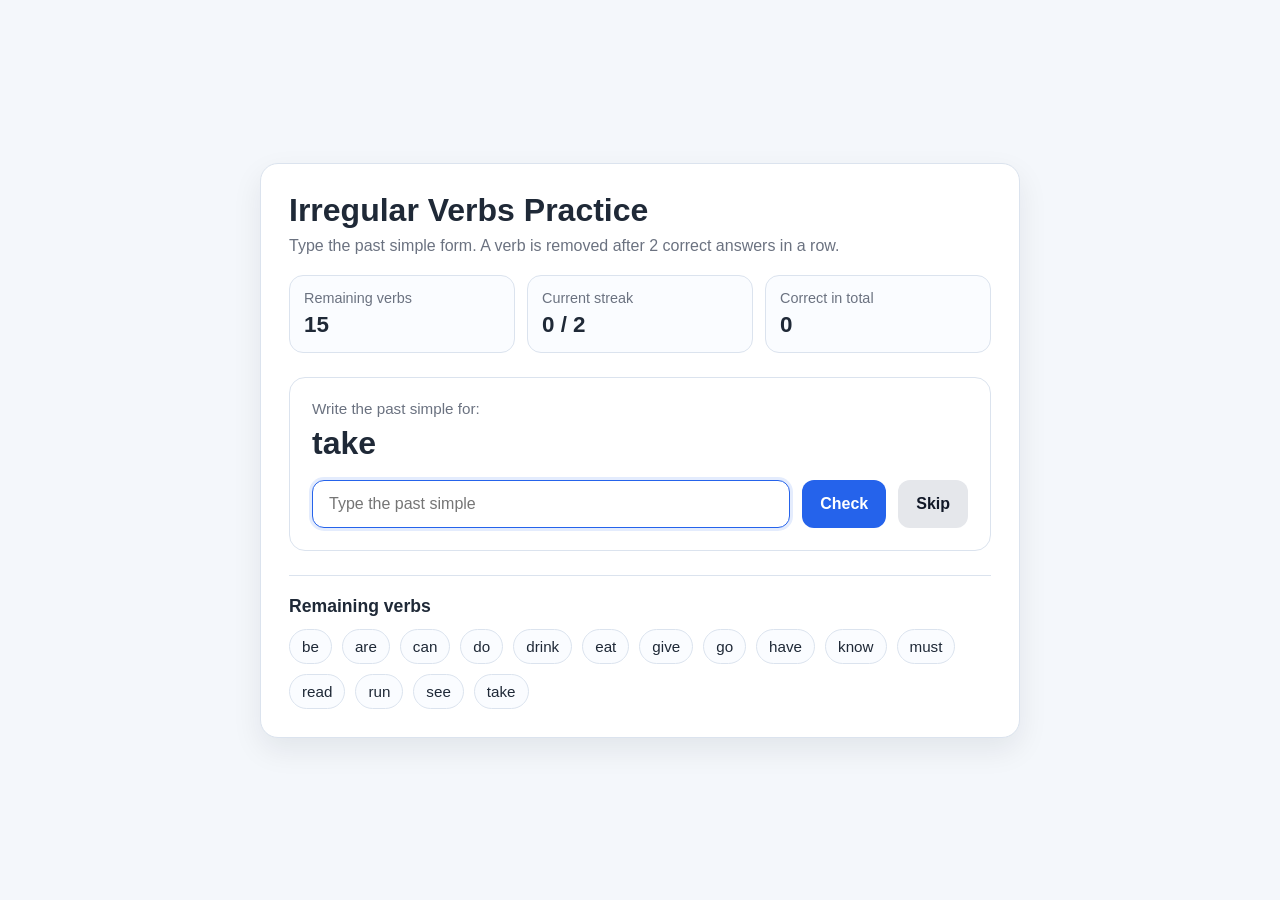
==== index.html @ e32522e1 "Add HTML structure and basic functionality for Irregular Verbs Practice app" ====
<!DOCTYPE html>
<html lang="en">
<head>
  <meta charset="UTF-8" />
  <meta name="viewport" content="width=device-width, initial-scale=1.0" />
  <title>Irregular Verbs Practice</title>
  <style>
    :root {
      --bg: #f4f7fb;
      --card: #ffffff;
      --text: #1f2937;
      --muted: #6b7280;
      --border: #dbe3ee;
      --ok-bg: #ecfdf3;
      --ok-text: #166534;
      --bad-bg: #fef2f2;
      --bad-text: #991b1b;
      --primary: #2563eb;
      --primary-hover: #1d4ed8;
    }

    * { box-sizing: border-box; }

    body {
      margin: 0;
      font-family: Arial, Helvetica, sans-serif;
      background: var(--bg);
      color: var(--text);
      min-height: 100vh;
      display: flex;
      align-items: center;
      justify-content: center;
      padding: 24px;
    }

    .app {
      width: 100%;
      max-width: 760px;
      background: var(--card);
      border: 1px solid var(--border);
      border-radius: 18px;
      padding: 28px;
      box-shadow: 0 12px 30px rgba(15, 23, 42, 0.08);
    }

    h1 {
      margin: 0 0 8px;
      font-size: 2rem;
    }

    .subtitle {
      margin: 0 0 20px;
      color: var(--muted);
    }

    .stats {
      display: grid;
      grid-template-columns: repeat(3, 1fr);
      gap: 12px;
      margin-bottom: 24px;
    }

    .stat {
      border: 1px solid var(--border);
      border-radius: 14px;
      padding: 14px;
      background: #fafcff;
    }

    .stat-label {
      font-size: 0.9rem;
      color: var(--muted);
      margin-bottom: 6px;
    }

    .stat-value {
      font-size: 1.4rem;
      font-weight: bold;
    }

    .card {
      border: 1px solid var(--border);
      border-radius: 16px;
      padding: 22px;
      margin-bottom: 18px;
    }

    .prompt-label {
      color: var(--muted);
      margin-bottom: 8px;
      font-size: 0.95rem;
    }

    .verb {
      font-size: 2rem;
      font-weight: bold;
      margin-bottom: 18px;
    }

    .answer-row {
      display: flex;
      gap: 12px;
      flex-wrap: wrap;
    }

    input[type="text"] {
      flex: 1;
      min-width: 240px;
      padding: 14px 16px;
      font-size: 1rem;
      border: 1px solid var(--border);
      border-radius: 12px;
      outline: none;
    }

    input[type="text"]:focus {
      border-color: var(--primary);
      box-shadow: 0 0 0 3px rgba(37, 99, 235, 0.12);
    }

    button {
      border: none;
      border-radius: 12px;
      padding: 14px 18px;
      font-size: 1rem;
      cursor: pointer;
      background: var(--primary);
      color: white;
      font-weight: bold;
    }

    button:hover {
      background: var(--primary-hover);
    }

    .secondary {
      background: #e5e7eb;
      color: #111827;
    }

    .secondary:hover {
      background: #d1d5db;
    }

    .message {
      margin-top: 16px;
      padding: 14px 16px;
      border-radius: 12px;
      font-weight: 600;
      display: none;
      white-space: pre-line;
    }

    .message.show { display: block; }
    .message.success { background: var(--ok-bg); color: var(--ok-text); }
    .message.error { background: var(--bad-bg); color: var(--bad-text); }

    .verbs-box {
      margin-top: 24px;
      border-top: 1px solid var(--border);
      padding-top: 20px;
    }

    .verbs-box h2 {
      margin: 0 0 12px;
      font-size: 1.1rem;
    }

    .verbs-list {
      display: flex;
      flex-wrap: wrap;
      gap: 10px;
    }

    .pill {
      border: 1px solid var(--border);
      border-radius: 999px;
      padding: 8px 12px;
      background: #fafcff;
      font-size: 0.95rem;
    }

    .completed {
      text-align: center;
      padding: 18px;
      border-radius: 14px;
      background: var(--ok-bg);
      color: var(--ok-text);
      font-weight: bold;
      font-size: 1.1rem;
    }

    @media (max-width: 640px) {
      .stats {
        grid-template-columns: 1fr;
      }

      .app {
        padding: 18px;
      }

      .verb {
        font-size: 1.7rem;
      }
    }
  </style>
</head>
<body>
<div class="app">
  <h1>Irregular Verbs Practice</h1>
  <p class="subtitle">Type the past simple form. A verb is removed after 2 correct answers in a row.</p>

  <div class="stats">
    <div class="stat">
      <div class="stat-label">Remaining verbs</div>
      <div class="stat-value" id="remainingCount">0</div>
    </div>
    <div class="stat">
      <div class="stat-label">Current streak</div>
      <div class="stat-value" id="currentStreak">0 / 2</div>
    </div>
    <div class="stat">
      <div class="stat-label">Correct in total</div>
      <div class="stat-value" id="totalCorrect">0</div>
    </div>
  </div>

  <div id="quizArea"></div>

  <div class="verbs-box">
    <h2>Remaining verbs</h2>
    <div class="verbs-list" id="verbsList"></div>
  </div>
</div>

<script>
  const initialVerbs = [
    { infinitive: "be", pastSimple: "was" },
    { infinitive: "are", pastSimple: "were" },
    { infinitive: "can", pastSimple: "could" },
    { infinitive: "do", pastSimple: "did" },
    { infinitive: "drink", pastSimple: "drank" },
    { infinitive: "eat", pastSimple: "ate" },
    { infinitive: "give", pastSimple: "gave" },
    { infinitive: "go", pastSimple: "went" },
    { infinitive: "have", pastSimple: "had" },
    { infinitive: "know", pastSimple: "knew" },
    { infinitive: "must", pastSimple: "had to" },
    { infinitive: "read", pastSimple: "read" },
    { infinitive: "run", pastSimple: "ran" },
    { infinitive: "see", pastSimple: "saw" },
    { infinitive: "take", pastSimple: "took" }
  ];

  let verbs = initialVerbs.map((verb, index) => ({
    id: index + 1,
    infinitive: verb.infinitive,
    pastSimple: verb.pastSimple,
    streak: 0
  }));

  let currentVerb = null;
  let totalCorrect = 0;

  const remainingCountEl = document.getElementById('remainingCount');
  const currentStreakEl = document.getElementById('currentStreak');
  const totalCorrectEl = document.getElementById('totalCorrect');
  const quizAreaEl = document.getElementById('quizArea');
  const verbsListEl = document.getElementById('verbsList');

  function normalizeText(value) {
    return value
            .toLowerCase()
            .trim()
            .replace(/\s+/g, ' ');
  }

  function acceptedAnswers(pastSimple) {
    return pastSimple
            .split(',')
            .map(item => normalizeText(item));
  }

  function pickRandomVerb() {
    if (verbs.length === 0) {
      currentVerb = null;
      render();
      return;
    }

    const randomIndex = Math.floor(Math.random() * verbs.length);
    currentVerb = verbs[randomIndex];
    render();

    const input = document.getElementById('answerInput');
    if (input) {
      input.focus();
    }
  }

  function checkAnswer() {
    const input = document.getElementById('answerInput');
    const userAnswer = normalizeText(input.value);

    if (!userAnswer) {
      showMessage('Please enter an answer.', 'error');
      return;
    }

    const validAnswers = acceptedAnswers(currentVerb.pastSimple);
    const isCorrect = validAnswers.includes(userAnswer);

    if (isCorrect) {
      currentVerb.streak += 1;
      totalCorrect += 1;

      if (currentVerb.streak >= 2) {
        const removedVerb = currentVerb.infinitive;
        verbs = verbs.filter(verb => verb.id !== currentVerb.id);
        showMessage('Correct. "' + removedVerb + '" is learned and removed from the list.', 'success');
        updateStats(0);
        renderVerbsList();
        setTimeout(pickRandomVerb, 700);
        return;
      }

      showMessage('Correct. One more correct answer in a row removes this verb from the list.', 'success');
      updateStats(currentVerb.streak);
      setTimeout(pickRandomVerb, 700);
    } else {
      currentVerb.streak = 0;
      showMessage('Wrong. Correct answer: ' + currentVerb.pastSimple, 'error');
      updateStats(currentVerb.streak);
      input.value = '';
      input.disabled = true;

      const checkButton = document.getElementById('checkButton');
      const skipButton = document.getElementById('skipButton');
      if (checkButton) checkButton.disabled = true;
      if (skipButton) skipButton.disabled = true;

      setTimeout(() => {
        pickRandomVerb();
      }, 3000);
    }

    totalCorrectEl.textContent = totalCorrect;
    remainingCountEl.textContent = verbs.length;
    renderVerbsList();
  }

  function showMessage(text, type) {
    const message = document.getElementById('message');
    if (!message) return;
    message.textContent = text;
    message.className = 'message show ' + type;
  }

  function updateStats(streak) {
    remainingCountEl.textContent = verbs.length;
    currentStreakEl.textContent = streak + ' / 2';
    totalCorrectEl.textContent = totalCorrect;
  }

  function resetApp() {
    verbs = initialVerbs.map((verb, index) => ({
      id: index + 1,
      infinitive: verb.infinitive,
      pastSimple: verb.pastSimple,
      streak: 0
    }));
    totalCorrect = 0;
    currentVerb = null;
    pickRandomVerb();
  }

  function renderVerbsList() {
    verbsListEl.innerHTML = '';
    verbs.forEach(verb => {
      const pill = document.createElement('div');
      pill.className = 'pill';
      pill.textContent = verb.infinitive;
      verbsListEl.appendChild(pill);
    });
  }

  function render() {
    updateStats(currentVerb ? currentVerb.streak : 0);
    renderVerbsList();

    if (!currentVerb && verbs.length === 0) {
      quizAreaEl.innerHTML = `
          <div class="completed">All selected verbs are learned.</div>
          <div style="margin-top: 16px; text-align: center;">
            <button onclick="resetApp()">Start again</button>
          </div>
        `;
      return;
    }

    quizAreaEl.innerHTML = `
        <div class="card">
          <div class="prompt-label">Write the past simple for:</div>
          <div class="verb">${currentVerb.infinitive}</div>

          <div class="answer-row">
            <input id="answerInput" type="text" placeholder="Type the past simple" autocomplete="off" />
            <button id="checkButton">Check</button>
            <button class="secondary" id="skipButton" type="button">Skip</button>
          </div>

          <div id="message" class="message"></div>
        </div>
      `;

    const input = document.getElementById('answerInput');
    const checkButton = document.getElementById('checkButton');
    const skipButton = document.getElementById('skipButton');

    checkButton.addEventListener('click', checkAnswer);
    skipButton.addEventListener('click', pickRandomVerb);
    input.addEventListener('keydown', (event) => {
      if (event.key === 'Enter') {
        checkAnswer();
      }
    });
  }

  pickRandomVerb();
</script>
</body>
</html>
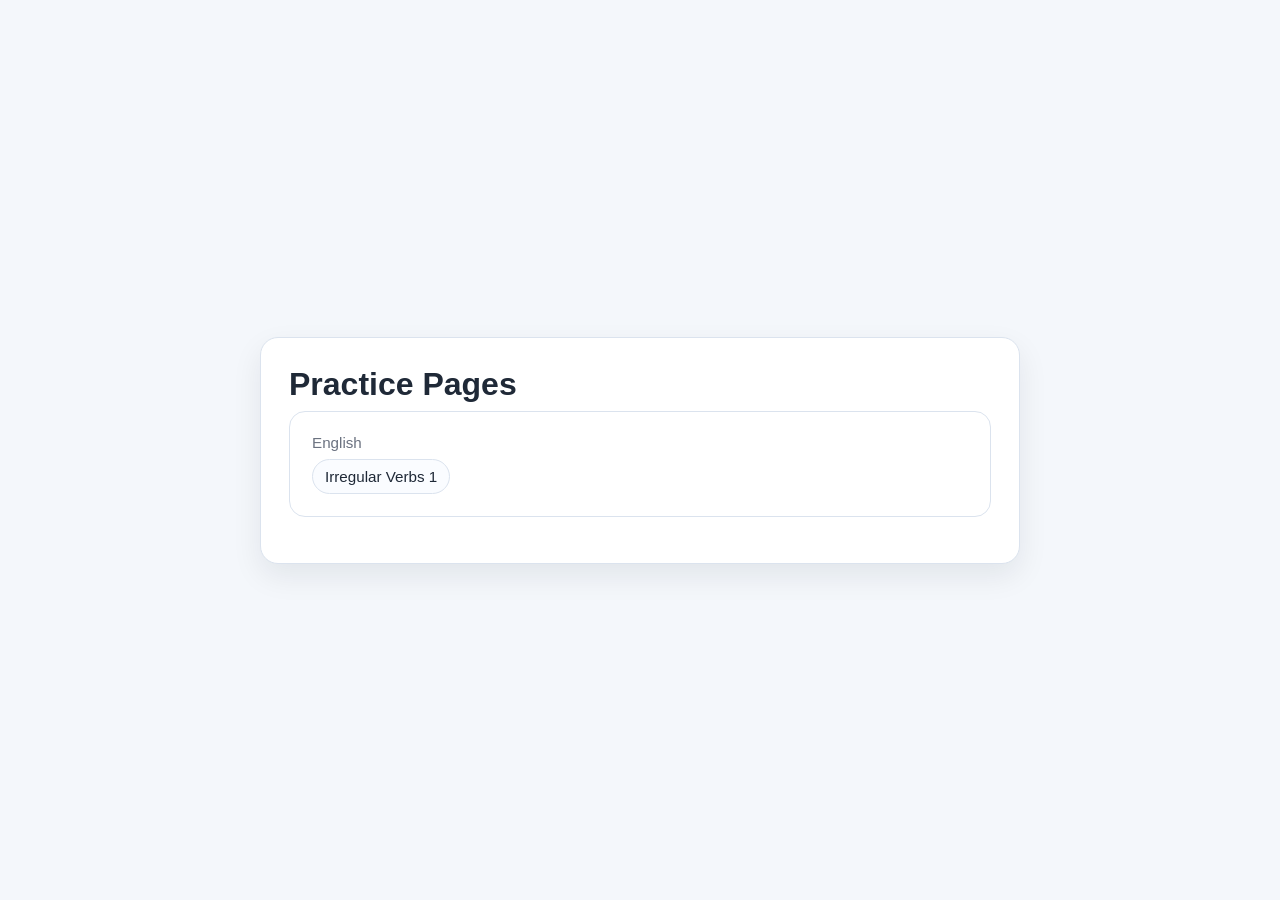
==== commit 90a55bba: "Add modularized structure with separate HTML, CSS, and JavaScript files for improved maintainability" ====
--- a/index.html
+++ b/index.html
@@ -3,430 +3,19 @@
 <head>
   <meta charset="UTF-8" />
   <meta name="viewport" content="width=device-width, initial-scale=1.0" />
-  <title>Irregular Verbs Practice</title>
-  <style>
-    :root {
-      --bg: #f4f7fb;
-      --card: #ffffff;
-      --text: #1f2937;
-      --muted: #6b7280;
-      --border: #dbe3ee;
-      --ok-bg: #ecfdf3;
-      --ok-text: #166534;
-      --bad-bg: #fef2f2;
-      --bad-text: #991b1b;
-      --primary: #2563eb;
-      --primary-hover: #1d4ed8;
-    }
-
-    * { box-sizing: border-box; }
-
-    body {
-      margin: 0;
-      font-family: Arial, Helvetica, sans-serif;
-      background: var(--bg);
-      color: var(--text);
-      min-height: 100vh;
-      display: flex;
-      align-items: center;
-      justify-content: center;
-      padding: 24px;
-    }
-
-    .app {
-      width: 100%;
-      max-width: 760px;
-      background: var(--card);
-      border: 1px solid var(--border);
-      border-radius: 18px;
-      padding: 28px;
-      box-shadow: 0 12px 30px rgba(15, 23, 42, 0.08);
-    }
-
-    h1 {
-      margin: 0 0 8px;
-      font-size: 2rem;
-    }
-
-    .subtitle {
-      margin: 0 0 20px;
-      color: var(--muted);
-    }
-
-    .stats {
-      display: grid;
-      grid-template-columns: repeat(3, 1fr);
-      gap: 12px;
-      margin-bottom: 24px;
-    }
-
-    .stat {
-      border: 1px solid var(--border);
-      border-radius: 14px;
-      padding: 14px;
-      background: #fafcff;
-    }
-
-    .stat-label {
-      font-size: 0.9rem;
-      color: var(--muted);
-      margin-bottom: 6px;
-    }
-
-    .stat-value {
-      font-size: 1.4rem;
-      font-weight: bold;
-    }
-
-    .card {
-      border: 1px solid var(--border);
-      border-radius: 16px;
-      padding: 22px;
-      margin-bottom: 18px;
-    }
-
-    .prompt-label {
-      color: var(--muted);
-      margin-bottom: 8px;
-      font-size: 0.95rem;
-    }
-
-    .verb {
-      font-size: 2rem;
-      font-weight: bold;
-      margin-bottom: 18px;
-    }
-
-    .answer-row {
-      display: flex;
-      gap: 12px;
-      flex-wrap: wrap;
-    }
-
-    input[type="text"] {
-      flex: 1;
-      min-width: 240px;
-      padding: 14px 16px;
-      font-size: 1rem;
-      border: 1px solid var(--border);
-      border-radius: 12px;
-      outline: none;
-    }
-
-    input[type="text"]:focus {
-      border-color: var(--primary);
-      box-shadow: 0 0 0 3px rgba(37, 99, 235, 0.12);
-    }
-
-    button {
-      border: none;
-      border-radius: 12px;
-      padding: 14px 18px;
-      font-size: 1rem;
-      cursor: pointer;
-      background: var(--primary);
-      color: white;
-      font-weight: bold;
-    }
-
-    button:hover {
-      background: var(--primary-hover);
-    }
-
-    .secondary {
-      background: #e5e7eb;
-      color: #111827;
-    }
-
-    .secondary:hover {
-      background: #d1d5db;
-    }
-
-    .message {
-      margin-top: 16px;
-      padding: 14px 16px;
-      border-radius: 12px;
-      font-weight: 600;
-      display: none;
-      white-space: pre-line;
-    }
-
-    .message.show { display: block; }
-    .message.success { background: var(--ok-bg); color: var(--ok-text); }
-    .message.error { background: var(--bad-bg); color: var(--bad-text); }
-
-    .verbs-box {
-      margin-top: 24px;
-      border-top: 1px solid var(--border);
-      padding-top: 20px;
-    }
-
-    .verbs-box h2 {
-      margin: 0 0 12px;
-      font-size: 1.1rem;
-    }
-
-    .verbs-list {
-      display: flex;
-      flex-wrap: wrap;
-      gap: 10px;
-    }
-
-    .pill {
-      border: 1px solid var(--border);
-      border-radius: 999px;
-      padding: 8px 12px;
-      background: #fafcff;
-      font-size: 0.95rem;
-    }
-
-    .completed {
-      text-align: center;
-      padding: 18px;
-      border-radius: 14px;
-      background: var(--ok-bg);
-      color: var(--ok-text);
-      font-weight: bold;
-      font-size: 1.1rem;
-    }
-
-    @media (max-width: 640px) {
-      .stats {
-        grid-template-columns: 1fr;
-      }
-
-      .app {
-        padding: 18px;
-      }
-
-      .verb {
-        font-size: 1.7rem;
-      }
-    }
-  </style>
+  <title>Practice Pages</title>
+  <link rel="stylesheet" href="styles.css" />
 </head>
 <body>
 <div class="app">
-  <h1>Irregular Verbs Practice</h1>
-  <p class="subtitle">Type the past simple form. A verb is removed after 2 correct answers in a row.</p>
+  <h1>Practice Pages</h1>
 
-  <div class="stats">
-    <div class="stat">
-      <div class="stat-label">Remaining verbs</div>
-      <div class="stat-value" id="remainingCount">0</div>
-    </div>
-    <div class="stat">
-      <div class="stat-label">Current streak</div>
-      <div class="stat-value" id="currentStreak">0 / 2</div>
-    </div>
-    <div class="stat">
-      <div class="stat-label">Correct in total</div>
-      <div class="stat-value" id="totalCorrect">0</div>
+  <div class="card">
+    <div class="prompt-label">English</div>
+    <div class="verbs-list">
+      <a class="pill" href="irregular-verbs-1.html">Irregular Verbs 1</a>
     </div>
   </div>
-
-  <div id="quizArea"></div>
-
-  <div class="verbs-box">
-    <h2>Remaining verbs</h2>
-    <div class="verbs-list" id="verbsList"></div>
-  </div>
 </div>
-
-<script>
-  const initialVerbs = [
-    { infinitive: "be", pastSimple: "was" },
-    { infinitive: "are", pastSimple: "were" },
-    { infinitive: "can", pastSimple: "could" },
-    { infinitive: "do", pastSimple: "did" },
-    { infinitive: "drink", pastSimple: "drank" },
-    { infinitive: "eat", pastSimple: "ate" },
-    { infinitive: "give", pastSimple: "gave" },
-    { infinitive: "go", pastSimple: "went" },
-    { infinitive: "have", pastSimple: "had" },
-    { infinitive: "know", pastSimple: "knew" },
-    { infinitive: "must", pastSimple: "had to" },
-    { infinitive: "read", pastSimple: "read" },
-    { infinitive: "run", pastSimple: "ran" },
-    { infinitive: "see", pastSimple: "saw" },
-    { infinitive: "take", pastSimple: "took" }
-  ];
-
-  let verbs = initialVerbs.map((verb, index) => ({
-    id: index + 1,
-    infinitive: verb.infinitive,
-    pastSimple: verb.pastSimple,
-    streak: 0
-  }));
-
-  let currentVerb = null;
-  let totalCorrect = 0;
-
-  const remainingCountEl = document.getElementById('remainingCount');
-  const currentStreakEl = document.getElementById('currentStreak');
-  const totalCorrectEl = document.getElementById('totalCorrect');
-  const quizAreaEl = document.getElementById('quizArea');
-  const verbsListEl = document.getElementById('verbsList');
-
-  function normalizeText(value) {
-    return value
-            .toLowerCase()
-            .trim()
-            .replace(/\s+/g, ' ');
-  }
-
-  function acceptedAnswers(pastSimple) {
-    return pastSimple
-            .split(',')
-            .map(item => normalizeText(item));
-  }
-
-  function pickRandomVerb() {
-    if (verbs.length === 0) {
-      currentVerb = null;
-      render();
-      return;
-    }
-
-    const randomIndex = Math.floor(Math.random() * verbs.length);
-    currentVerb = verbs[randomIndex];
-    render();
-
-    const input = document.getElementById('answerInput');
-    if (input) {
-      input.focus();
-    }
-  }
-
-  function checkAnswer() {
-    const input = document.getElementById('answerInput');
-    const userAnswer = normalizeText(input.value);
-
-    if (!userAnswer) {
-      showMessage('Please enter an answer.', 'error');
-      return;
-    }
-
-    const validAnswers = acceptedAnswers(currentVerb.pastSimple);
-    const isCorrect = validAnswers.includes(userAnswer);
-
-    if (isCorrect) {
-      currentVerb.streak += 1;
-      totalCorrect += 1;
-
-      if (currentVerb.streak >= 2) {
-        const removedVerb = currentVerb.infinitive;
-        verbs = verbs.filter(verb => verb.id !== currentVerb.id);
-        showMessage('Correct. "' + removedVerb + '" is learned and removed from the list.', 'success');
-        updateStats(0);
-        renderVerbsList();
-        setTimeout(pickRandomVerb, 700);
-        return;
-      }
-
-      showMessage('Correct. One more correct answer in a row removes this verb from the list.', 'success');
-      updateStats(currentVerb.streak);
-      setTimeout(pickRandomVerb, 700);
-    } else {
-      currentVerb.streak = 0;
-      showMessage('Wrong. Correct answer: ' + currentVerb.pastSimple, 'error');
-      updateStats(currentVerb.streak);
-      input.value = '';
-      input.disabled = true;
-
-      const checkButton = document.getElementById('checkButton');
-      const skipButton = document.getElementById('skipButton');
-      if (checkButton) checkButton.disabled = true;
-      if (skipButton) skipButton.disabled = true;
-
-      setTimeout(() => {
-        pickRandomVerb();
-      }, 3000);
-    }
-
-    totalCorrectEl.textContent = totalCorrect;
-    remainingCountEl.textContent = verbs.length;
-    renderVerbsList();
-  }
-
-  function showMessage(text, type) {
-    const message = document.getElementById('message');
-    if (!message) return;
-    message.textContent = text;
-    message.className = 'message show ' + type;
-  }
-
-  function updateStats(streak) {
-    remainingCountEl.textContent = verbs.length;
-    currentStreakEl.textContent = streak + ' / 2';
-    totalCorrectEl.textContent = totalCorrect;
-  }
-
-  function resetApp() {
-    verbs = initialVerbs.map((verb, index) => ({
-      id: index + 1,
-      infinitive: verb.infinitive,
-      pastSimple: verb.pastSimple,
-      streak: 0
-    }));
-    totalCorrect = 0;
-    currentVerb = null;
-    pickRandomVerb();
-  }
-
-  function renderVerbsList() {
-    verbsListEl.innerHTML = '';
-    verbs.forEach(verb => {
-      const pill = document.createElement('div');
-      pill.className = 'pill';
-      pill.textContent = verb.infinitive;
-      verbsListEl.appendChild(pill);
-    });
-  }
-
-  function render() {
-    updateStats(currentVerb ? currentVerb.streak : 0);
-    renderVerbsList();
-
-    if (!currentVerb && verbs.length === 0) {
-      quizAreaEl.innerHTML = `
-          <div class="completed">All selected verbs are learned.</div>
-          <div style="margin-top: 16px; text-align: center;">
-            <button onclick="resetApp()">Start again</button>
-          </div>
-        `;
-      return;
-    }
-
-    quizAreaEl.innerHTML = `
-        <div class="card">
-          <div class="prompt-label">Write the past simple for:</div>
-          <div class="verb">${currentVerb.infinitive}</div>
-
-          <div class="answer-row">
-            <input id="answerInput" type="text" placeholder="Type the past simple" autocomplete="off" />
-            <button id="checkButton">Check</button>
-            <button class="secondary" id="skipButton" type="button">Skip</button>
-          </div>
-
-          <div id="message" class="message"></div>
-        </div>
-      `;
-
-    const input = document.getElementById('answerInput');
-    const checkButton = document.getElementById('checkButton');
-    const skipButton = document.getElementById('skipButton');
-
-    checkButton.addEventListener('click', checkAnswer);
-    skipButton.addEventListener('click', pickRandomVerb);
-    input.addEventListener('keydown', (event) => {
-      if (event.key === 'Enter') {
-        checkAnswer();
-      }
-    });
-  }
-
-  pickRandomVerb();
-</script>
 </body>
 </html>
--- a/styles.css
+++ b/styles.css
@@ -0,0 +1,201 @@
+:root {
+  --bg: #f4f7fb;
+  --card: #ffffff;
+  --text: #1f2937;
+  --muted: #6b7280;
+  --border: #dbe3ee;
+  --ok-bg: #ecfdf3;
+  --ok-text: #166534;
+  --bad-bg: #fef2f2;
+  --bad-text: #991b1b;
+  --primary: #2563eb;
+  --primary-hover: #1d4ed8;
+}
+
+* { box-sizing: border-box; }
+
+body {
+  margin: 0;
+  font-family: Arial, Helvetica, sans-serif;
+  background: var(--bg);
+  color: var(--text);
+  min-height: 100vh;
+  display: flex;
+  align-items: center;
+  justify-content: center;
+  padding: 24px;
+}
+
+.app {
+  width: 100%;
+  max-width: 760px;
+  background: var(--card);
+  border: 1px solid var(--border);
+  border-radius: 18px;
+  padding: 28px;
+  box-shadow: 0 12px 30px rgba(15, 23, 42, 0.08);
+}
+
+h1 {
+  margin: 0 0 8px;
+  font-size: 2rem;
+}
+
+.subtitle {
+  margin: 0 0 20px;
+  color: var(--muted);
+}
+
+.stats {
+  display: grid;
+  grid-template-columns: repeat(3, 1fr);
+  gap: 12px;
+  margin-bottom: 24px;
+}
+
+.stat {
+  border: 1px solid var(--border);
+  border-radius: 14px;
+  padding: 14px;
+  background: #fafcff;
+}
+
+.stat-label {
+  font-size: 0.9rem;
+  color: var(--muted);
+  margin-bottom: 6px;
+}
+
+.stat-value {
+  font-size: 1.4rem;
+  font-weight: bold;
+}
+
+.card {
+  border: 1px solid var(--border);
+  border-radius: 16px;
+  padding: 22px;
+  margin-bottom: 18px;
+}
+
+.prompt-label {
+  color: var(--muted);
+  margin-bottom: 8px;
+  font-size: 0.95rem;
+}
+
+.verb {
+  font-size: 2rem;
+  font-weight: bold;
+  margin-bottom: 18px;
+}
+
+.answer-row {
+  display: flex;
+  gap: 12px;
+  flex-wrap: wrap;
+}
+
+input[type="text"] {
+  flex: 1;
+  min-width: 240px;
+  padding: 14px 16px;
+  font-size: 1rem;
+  border: 1px solid var(--border);
+  border-radius: 12px;
+  outline: none;
+}
+
+input[type="text"]:focus {
+  border-color: var(--primary);
+  box-shadow: 0 0 0 3px rgba(37, 99, 235, 0.12);
+}
+
+button {
+  border: none;
+  border-radius: 12px;
+  padding: 14px 18px;
+  font-size: 1rem;
+  cursor: pointer;
+  background: var(--primary);
+  color: white;
+  font-weight: bold;
+}
+
+button:hover {
+  background: var(--primary-hover);
+}
+
+.secondary {
+  background: #e5e7eb;
+  color: #111827;
+}
+
+.secondary:hover {
+  background: #d1d5db;
+}
+
+.message {
+  margin-top: 16px;
+  padding: 14px 16px;
+  border-radius: 12px;
+  font-weight: 600;
+  display: none;
+  white-space: pre-line;
+}
+
+.message.show { display: block; }
+.message.success { background: var(--ok-bg); color: var(--ok-text); }
+.message.error { background: var(--bad-bg); color: var(--bad-text); }
+
+.verbs-box {
+  margin-top: 24px;
+  border-top: 1px solid var(--border);
+  padding-top: 20px;
+}
+
+.verbs-box h2 {
+  margin: 0 0 12px;
+  font-size: 1.1rem;
+}
+
+.verbs-list {
+  display: flex;
+  flex-wrap: wrap;
+  gap: 10px;
+}
+
+.pill {
+  border: 1px solid var(--border);
+  border-radius: 999px;
+  padding: 8px 12px;
+  background: #fafcff;
+  font-size: 0.95rem;
+  color: inherit;
+  text-decoration: none;
+  display: inline-block;
+}
+
+.completed {
+  text-align: center;
+  padding: 18px;
+  border-radius: 14px;
+  background: var(--ok-bg);
+  color: var(--ok-text);
+  font-weight: bold;
+  font-size: 1.1rem;
+}
+
+@media (max-width: 640px) {
+  .stats {
+    grid-template-columns: 1fr;
+  }
+
+  .app {
+    padding: 18px;
+  }
+
+  .verb {
+    font-size: 1.7rem;
+  }
+}
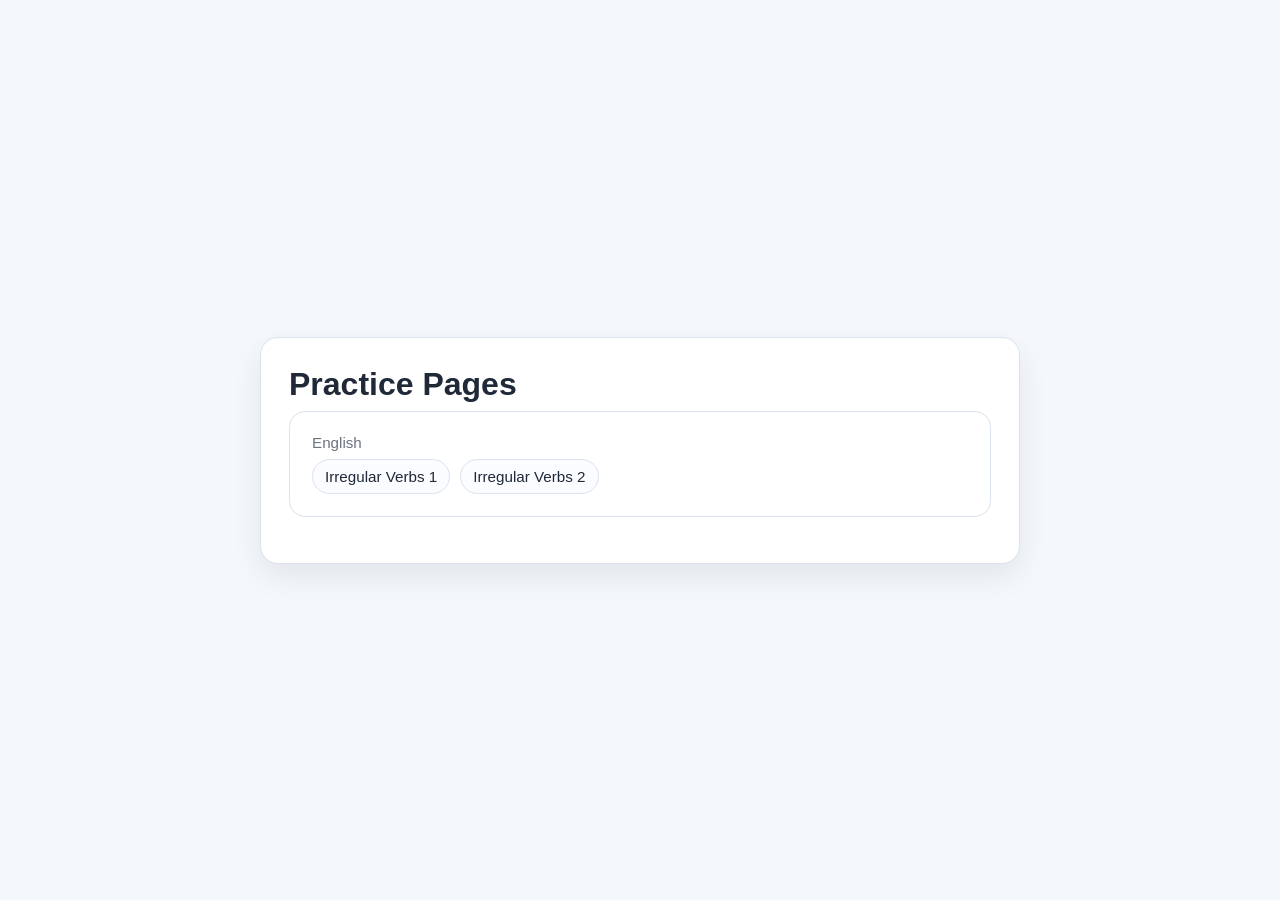
==== commit dd304b47: "Add second verbs list, update titles, and improve navigation with home link styling" ====
--- a/index.html
+++ b/index.html
@@ -14,6 +14,7 @@
     <div class="prompt-label">English</div>
     <div class="verbs-list">
       <a class="pill" href="irregular-verbs-1.html">Irregular Verbs 1</a>
+      <a class="pill" href="irregular-verbs-2.html">Irregular Verbs 2</a>
     </div>
   </div>
 </div>
--- a/styles.css
+++ b/styles.css
@@ -165,6 +165,10 @@
   gap: 10px;
 }
 
+.home-nav {
+  margin-bottom: 16px;
+}
+
 .pill {
   border: 1px solid var(--border);
   border-radius: 999px;
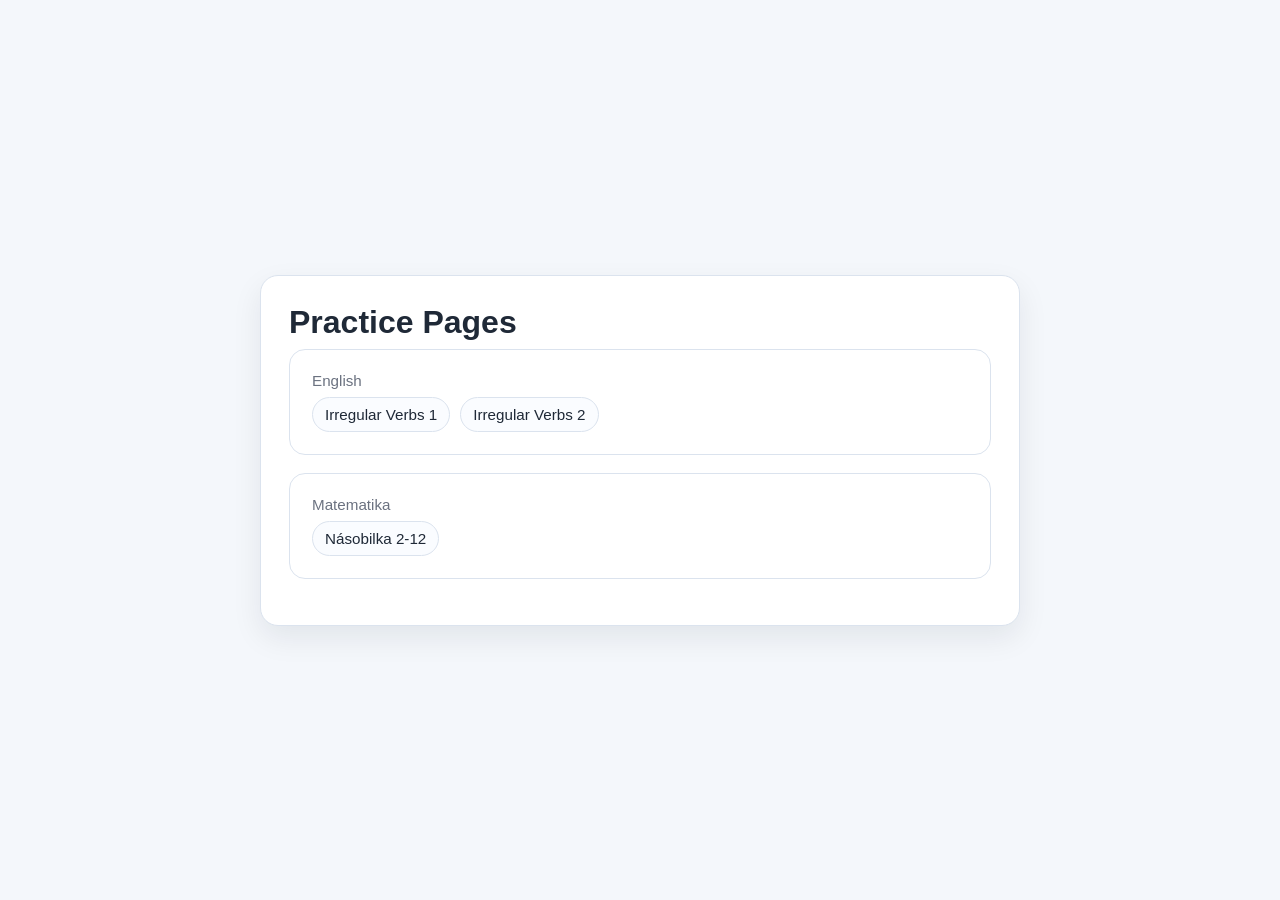
==== commit f15e184b: "Add multiplication tables practice page with dynamic item generation and shared app logic" ====
--- a/index.html
+++ b/index.html
@@ -17,6 +17,13 @@
       <a class="pill" href="irregular-verbs-2.html">Irregular Verbs 2</a>
     </div>
   </div>
+
+  <div class="card">
+    <div class="prompt-label">Matematika</div>
+    <div class="verbs-list">
+      <a class="pill" href="times-tables.html">Násobilka 2-12</a>
+    </div>
+  </div>
 </div>
 </body>
 </html>
--- a/styles.css
+++ b/styles.css
@@ -154,6 +154,39 @@
   padding-top: 20px;
 }
 
+.selector-box {
+  margin-bottom: 20px;
+}
+
+.selector-box h2 {
+  margin: 0 0 12px;
+  font-size: 1.1rem;
+}
+
+.table-selector {
+  display: flex;
+  flex-wrap: wrap;
+  gap: 10px;
+}
+
+.table-option {
+  display: inline-flex;
+  align-items: center;
+  gap: 8px;
+  border: 1px solid var(--border);
+  border-radius: 999px;
+  padding: 8px 12px;
+  background: #fafcff;
+  cursor: pointer;
+  user-select: none;
+}
+
+.table-option input[type="checkbox"] {
+  margin: 0;
+  width: 16px;
+  height: 16px;
+}
+
 .verbs-box h2 {
   margin: 0 0 12px;
   font-size: 1.1rem;
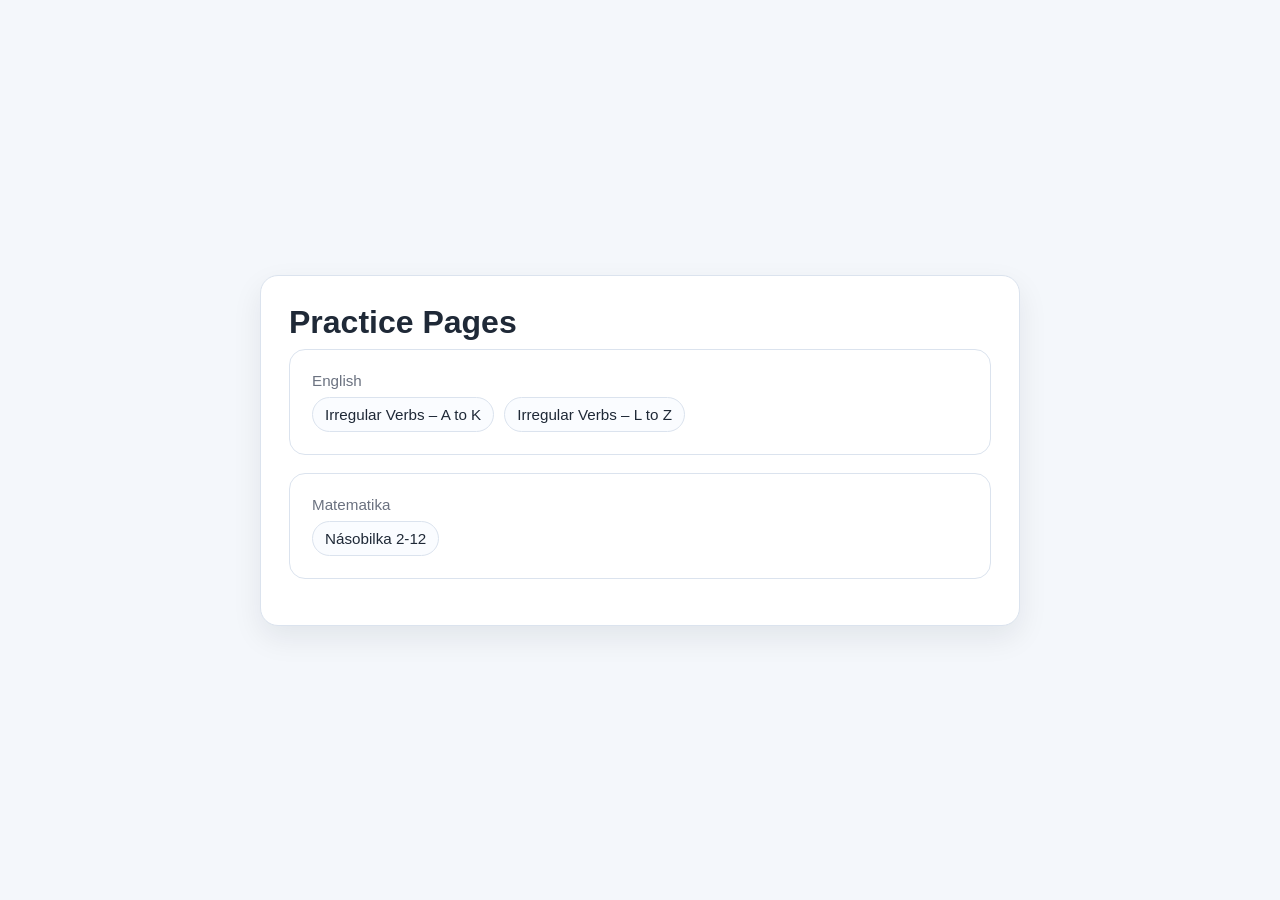
==== commit 7b0afe4b: "Update irregular verbs list titles for improved clarity and readability" ====
--- a/index.html
+++ b/index.html
@@ -13,8 +13,8 @@
   <div class="card">
     <div class="prompt-label">English</div>
     <div class="verbs-list">
-      <a class="pill" href="irregular-verbs-1.html">Irregular Verbs 1</a>
-      <a class="pill" href="irregular-verbs-2.html">Irregular Verbs 2</a>
+      <a class="pill" href="irregular-verbs-1.html">Irregular Verbs – A to K</a>
+      <a class="pill" href="irregular-verbs-2.html">Irregular Verbs – L to Z</a>
     </div>
   </div>
 
--- a/styles.css
+++ b/styles.css
@@ -154,6 +154,22 @@
   padding-top: 20px;
 }
 
+.totals-box {
+  margin-top: 24px;
+  border-top: 1px solid var(--border);
+  padding-top: 20px;
+}
+
+.totals-box h2 {
+  margin: 0 0 12px;
+  font-size: 1.1rem;
+}
+
+.totals-stats {
+  grid-template-columns: repeat(2, 1fr);
+  margin-bottom: 0;
+}
+
 .selector-box {
   margin-bottom: 20px;
 }
@@ -228,6 +244,10 @@
     grid-template-columns: 1fr;
   }
 
+  .totals-stats {
+    grid-template-columns: 1fr;
+  }
+
   .app {
     padding: 18px;
   }
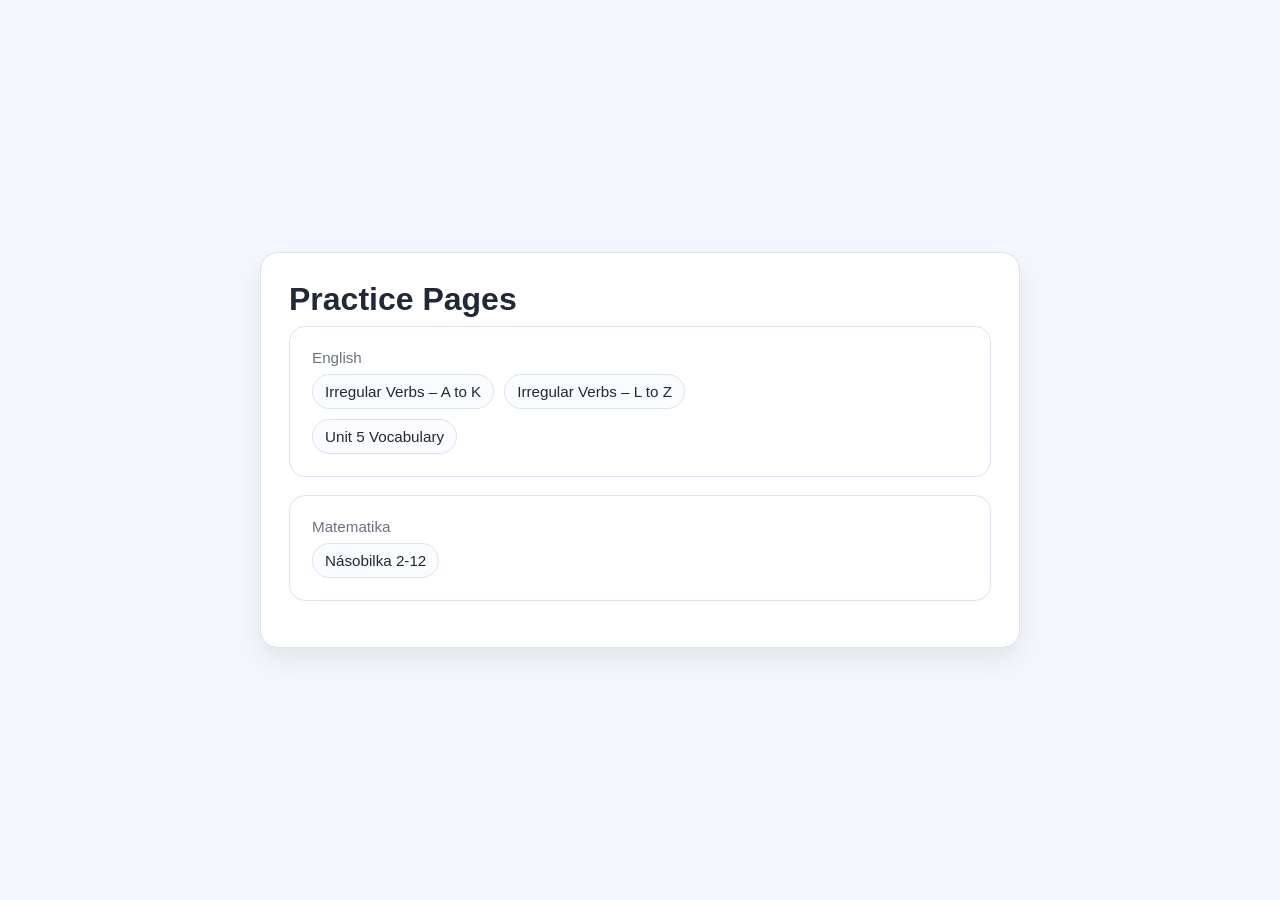
==== commit 3a64153c: "Add Unit 5 Vocabulary practice page with new HTML, updated navigation, and refined feedback messages" ====
--- a/index.html
+++ b/index.html
@@ -16,6 +16,9 @@
       <a class="pill" href="irregular-verbs-1.html">Irregular Verbs – A to K</a>
       <a class="pill" href="irregular-verbs-2.html">Irregular Verbs – L to Z</a>
     </div>
+    <div class="verbs-list" style="margin-top: 10px;">
+      <a class="pill" href="unit-5-vocabulary.html">Unit 5 Vocabulary</a>
+    </div>
   </div>
 
   <div class="card">
